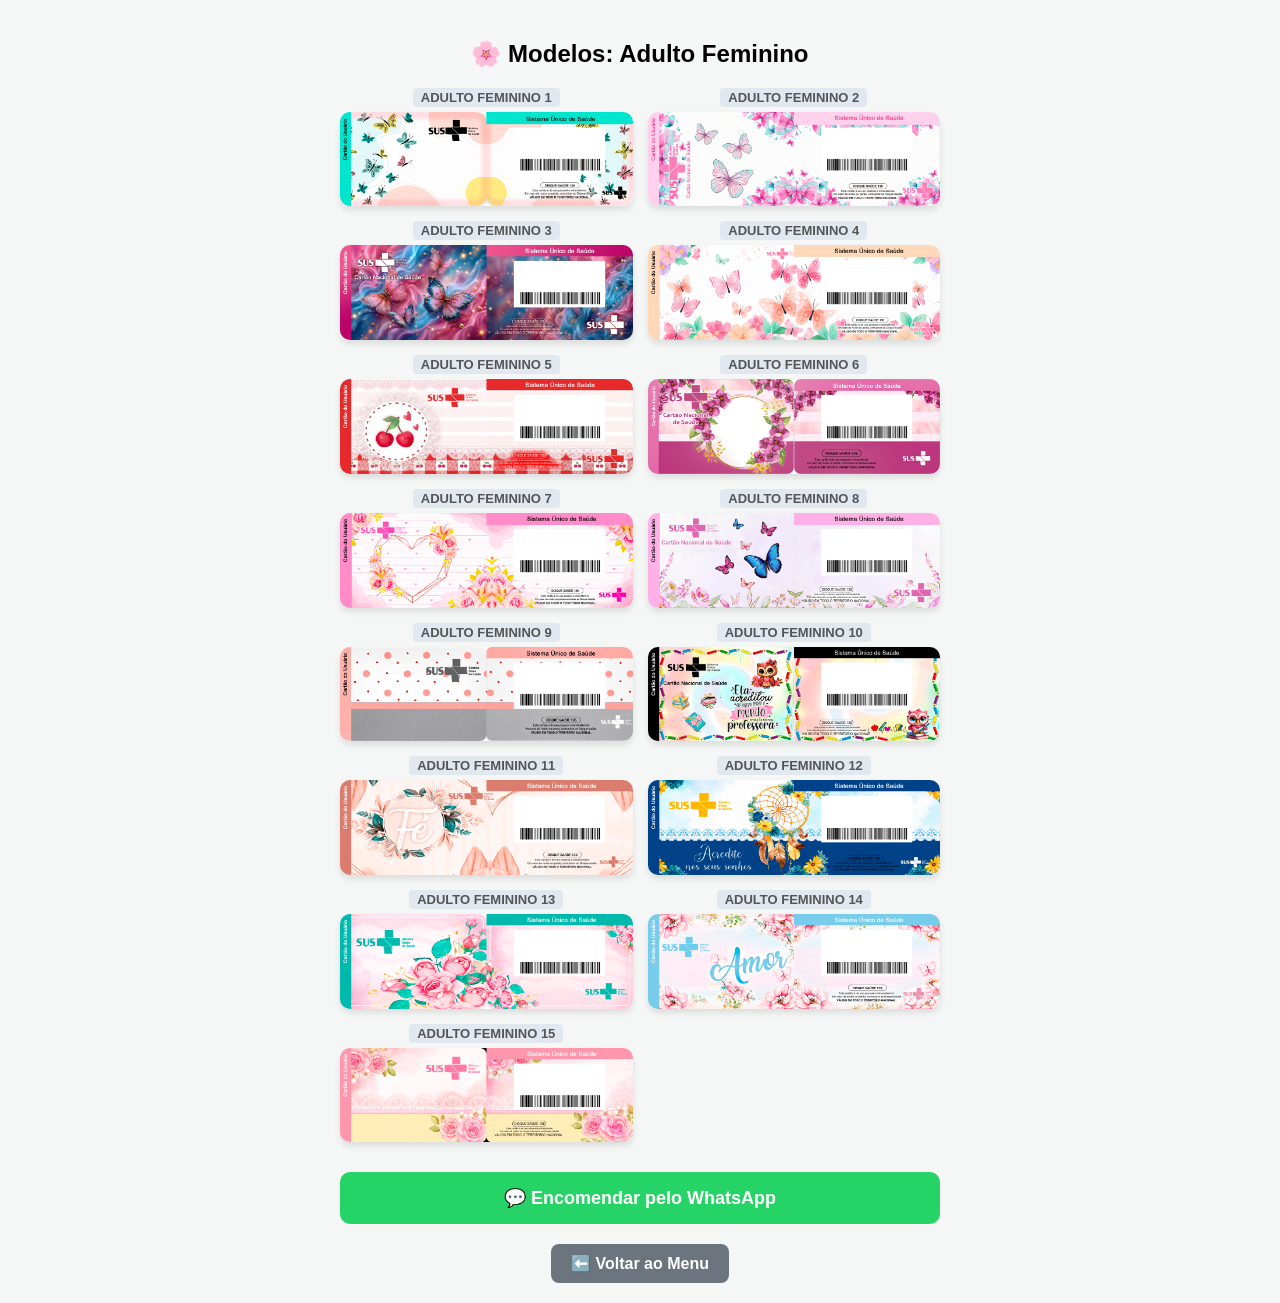
==== adulto-feminino.html @ 2e59f766 "Create adulto-feminino.html" ====
<!DOCTYPE html>
<html lang="pt-BR">
<head>
    <meta charset="UTF-8">
    <meta name="viewport" content="width=device-width, initial-scale=1.0">
    <title>Modelos Adulto Feminino - Card SUS</title>
    <style>
        body {
            font-family: 'Segoe UI', sans-serif;
            background-color: #f4f7f6;
            margin: 0;
            padding: 20px;
            display: flex;
            flex-direction: column;
            align-items: center;
        }
        .container {
            max-width: 600px;
            width: 100%;
            text-align: center;
        }
        .btn-voltar {
            display: inline-block;
            padding: 10px 20px;
            background-color: #6c757d;
            color: white;
            text-decoration: none;
            border-radius: 8px;
            font-weight: bold;
        }
        .grid-fotos {
            display: grid;
            grid-template-columns: 1fr 1fr; /* Duas fotos por linha no celular */
            gap: 15px;
            margin-bottom: 30px;
        }
        
        /* ESTILO DO BLOCO DE CADA CARTÃO */
        .card-box {
            display: flex;
            flex-direction: column;
            align-items: center;
        }
        .card-label {
            font-size: 13px;
            font-weight: bold;
            color: #555;
            margin-bottom: 5px;
            text-transform: uppercase;
            background-color: #e2e8f0;
            padding: 2px 8px;
            border-radius: 4px;
        }
        .grid-fotos img {
            width: 100%;
            border-radius: 10px;
            box-shadow: 0 4px 6px rgba(0,0,0,0.1);
            cursor: pointer;
        }

        .btn-whats {
            display: block;
            background-color: #25d366;
            color: white;
            text-decoration: none;
            padding: 15px;
            border-radius: 10px;
            font-weight: bold;
            font-size: 18px;
        }

        /* ESTILO DO POP-UP (MODAL) */
        .popup-overlay {
            display: none;
            position: fixed;
            top: 0;
            left: 0;
            width: 100%;
            height: 100%;
            background-color: rgba(0, 0, 0, 0.6);
            justify-content: center;
            align-items: center;
            z-index: 1000;
        }
        .popup-box {
            background-color: white;
            padding: 25px;
            border-radius: 15px;
            text-align: center;
            max-width: 300px;
            width: 80%;
            box-shadow: 0 5px 15px rgba(0,0,0,0.3);
        }
        .btn-confirmar {
            display: block;
            background-color: #25d366;
            color: white;
            text-decoration: none;
            padding: 12px;
            border-radius: 8px;
            font-weight: bold;
            margin-top: 20px;
            font-size: 16px;
        }
        .btn-cancelar {
            display: inline-block;
            color: #666;
            text-decoration: none;
            margin-top: 15px;
            font-size: 14px;
        }
    </style>
</head>
<body>

    <div class="container">

        <h2>🌸 Modelos: Adulto Feminino</h2>
        
        <div class="grid-fotos">
            <div class="card-box"><span class="card-label">adulto feminino 1</span><img src="adult-femi1.png" alt="Modelo Adulto Feminino 1" data-codigo="adulto feminino 1" onclick="abrirPopup(this)"></div>
            <div class="card-box"><span class="card-label">adulto feminino 2</span><img src="adult-femi2.png" alt="Modelo Adulto Feminino 2" data-codigo="adulto feminino 2" onclick="abrirPopup(this)"></div>
            <div class="card-box"><span class="card-label">adulto feminino 3</span><img src="adult-femi3.png" alt="Modelo Adulto Feminino 3" data-codigo="adulto feminino 3" onclick="abrirPopup(this)"></div>
            <div class="card-box"><span class="card-label">adulto feminino 4</span><img src="adult-femi4.png" alt="Modelo Adulto Feminino 4" data-codigo="adulto feminino 4" onclick="abrirPopup(this)"></div>
            <div class="card-box"><span class="card-label">adulto feminino 5</span><img src="adult-femi5.png" alt="Modelo Adulto Feminino 5" data-codigo="adulto feminino 5" onclick="abrirPopup(this)"></div>
            <div class="card-box"><span class="card-label">adulto feminino 6</span><img src="adult-femi6.png" alt="Modelo Adulto Feminino 6" data-codigo="adulto feminino 6" onclick="abrirPopup(this)"></div>
            <div class="card-box"><span class="card-label">adulto feminino 7</span><img src="adult-femi7.png" alt="Modelo Adulto Feminino 7" data-codigo="adulto feminino 7" onclick="abrirPopup(this)"></div>
            <div class="card-box"><span class="card-label">adulto feminino 8</span><img src="adult-femi8.png" alt="Modelo Adulto Feminino 8" data-codigo="adulto feminino 8" onclick="abrirPopup(this)"></div>
            <div class="card-box"><span class="card-label">adulto feminino 9</span><img src="adult-femi9.png" alt="Modelo Adulto Feminino 9" data-codigo="adulto feminino 9" onclick="abrirPopup(this)"></div>
            <div class="card-box"><span class="card-label">adulto feminino 10</span><img src="adult-femi10.png" alt="Modelo Adulto Feminino 10" data-codigo="adulto feminino 10" onclick="abrirPopup(this)"></div>
            <div class="card-box"><span class="card-label">adulto feminino 11</span><img src="adult-femi11.png" alt="Modelo Adulto Feminino 11" data-codigo="adulto feminino 11" onclick="abrirPopup(this)"></div>
            <div class="card-box"><span class="card-label">adulto feminino 12</span><img src="adult-femi12.png" alt="Modelo Adulto Feminino 12" data-codigo="adulto feminino 12" onclick="abrirPopup(this)"></div>
            <div class="card-box"><span class="card-label">adulto feminino 13</span><img src="adult-femi13.png" alt="Modelo Adulto Feminino 13" data-codigo="adulto feminino 13" onclick="abrirPopup(this)"></div>
            <div class="card-box"><span class="card-label">adulto feminino 14</span><img src="adult-femi14.png" alt="Modelo Adulto Feminino 14" data-codigo="adulto feminino 14" onclick="abrirPopup(this)"></div>
            <div class="card-box"><span class="card-label">adulto feminino 15</span><img src="adult-femi15.png" alt="Modelo Adulto Feminino 15" data-codigo="adulto feminino 15" onclick="abrirPopup(this)"></div>
        </div>

        <a href="https://wa.me/5592992914876" target="_blank" class="btn-whats">💬 Encomendar pelo WhatsApp</a>
        <a href="index.html" class="btn-voltar" style="margin-top: 20px; margin-bottom: 0;">⬅️ Voltar ao Menu</a>
        
    </div>

    <div class="popup-overlay" id="meuPopup">
        <div class="popup-box">
            <h3 style="margin-top:0; color:#333;">Gostou deste modelo?</h3>
            <p style="color:#666;">Clique abaixo para enviar o pedido deste modelo para o nosso WhatsApp.</p>
            <a href="#" id="linkWhatsPedido" target="_blank" class="btn-confirmar">QUERO ESTE CARD</a>
            <a href="#" onclick="fecharPopup()" class="btn-cancelar">Voltar e ver outros</a>
        </div>
    </div>

    <script>
        const numeroWhats = "5592992914876"; 
        const popup = document.getElementById('meuPopup');

        function abrirPopup(elemento) {
            const codigoCard = elemento.getAttribute('data-codigo');
            
            const textoMensagem = encodeURIComponent(`Pedido:\n${codigoCard}`);
            const linkCompleto = `https://wa.me/${numeroWhats}?text=${textoMensagem}`;
            
            document.getElementById('linkWhatsPedido').href = linkCompleto;
            popup.style.display = 'flex';
        }

        function fecharPopup() {
            popup.style.display = 'none';
        }

        // Fecha o pop-up ao clicar na área escura do fundo
        window.onclick = function(event) {
            if (event.target == popup) {
                fecharPopup();
            }
        }
    </script>

</body>
</html>
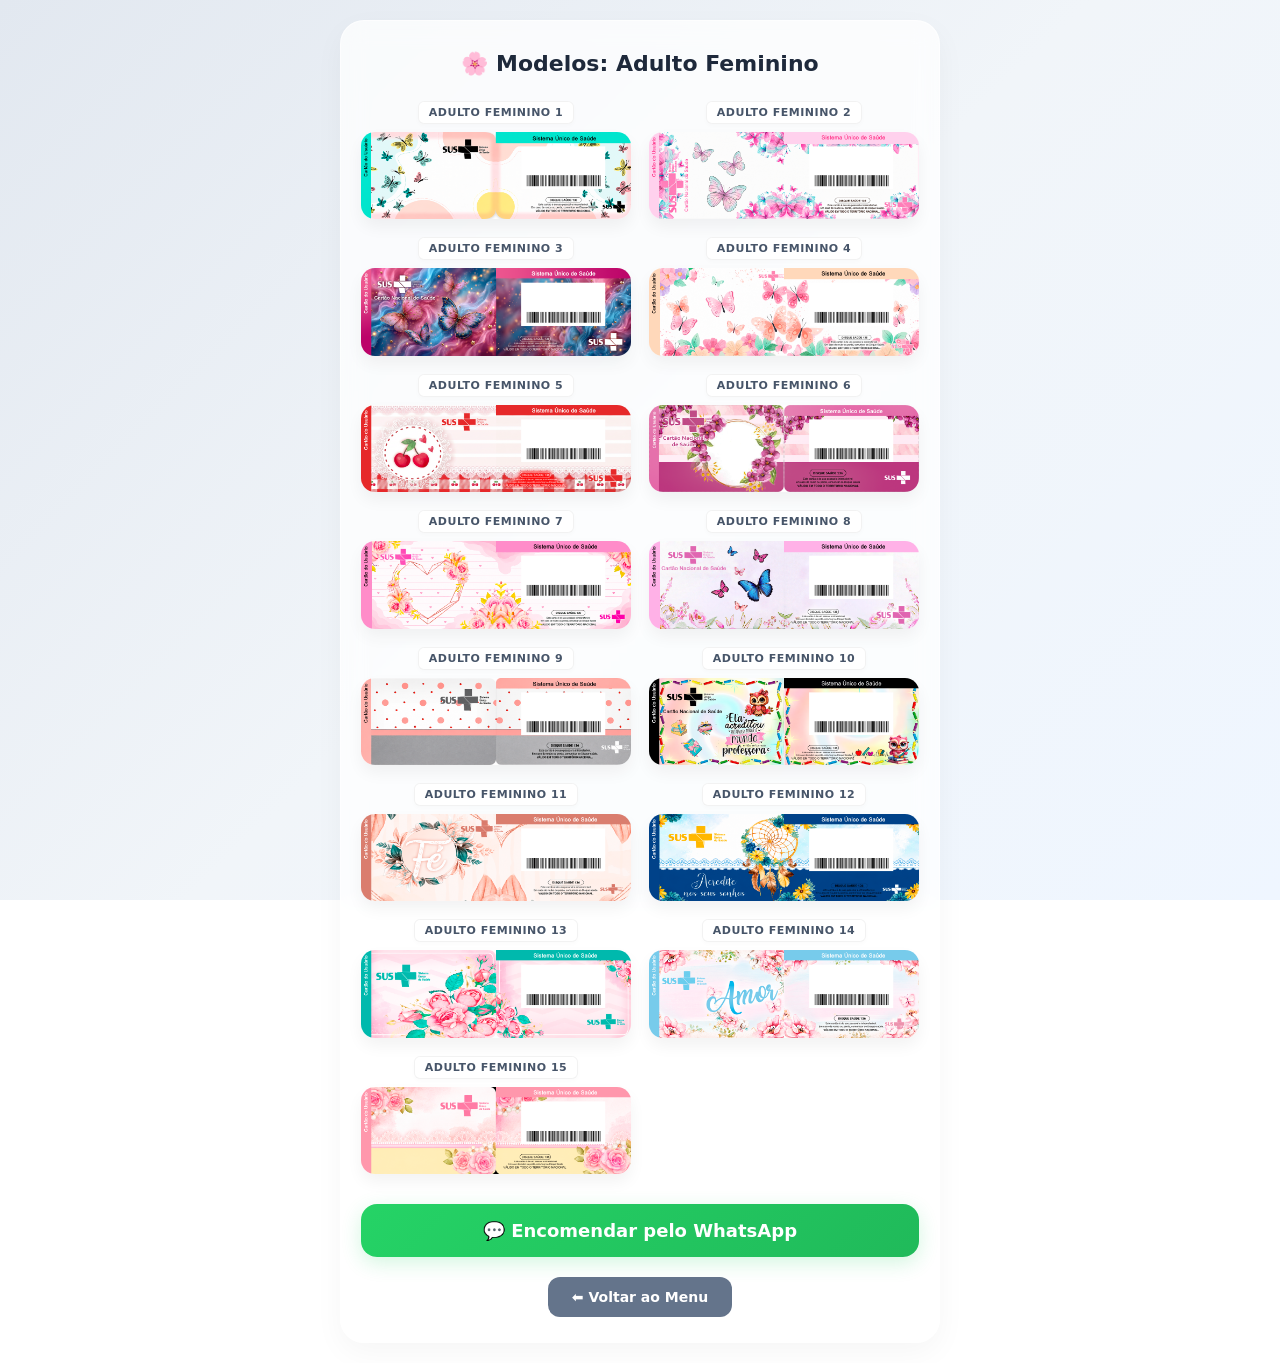
==== commit 106903d5: "Update adulto-feminino.html" ====
--- a/adulto-feminino.html
+++ b/adulto-feminino.html
@@ -4,112 +4,7 @@
     <meta charset="UTF-8">
     <meta name="viewport" content="width=device-width, initial-scale=1.0">
     <title>Modelos Adulto Feminino - Card SUS</title>
-    <style>
-        body {
-            font-family: 'Segoe UI', sans-serif;
-            background-color: #f4f7f6;
-            margin: 0;
-            padding: 20px;
-            display: flex;
-            flex-direction: column;
-            align-items: center;
-        }
-        .container {
-            max-width: 600px;
-            width: 100%;
-            text-align: center;
-        }
-        .btn-voltar {
-            display: inline-block;
-            padding: 10px 20px;
-            background-color: #6c757d;
-            color: white;
-            text-decoration: none;
-            border-radius: 8px;
-            font-weight: bold;
-        }
-        .grid-fotos {
-            display: grid;
-            grid-template-columns: 1fr 1fr; /* Duas fotos por linha no celular */
-            gap: 15px;
-            margin-bottom: 30px;
-        }
-        
-        /* ESTILO DO BLOCO DE CADA CARTÃO */
-        .card-box {
-            display: flex;
-            flex-direction: column;
-            align-items: center;
-        }
-        .card-label {
-            font-size: 13px;
-            font-weight: bold;
-            color: #555;
-            margin-bottom: 5px;
-            text-transform: uppercase;
-            background-color: #e2e8f0;
-            padding: 2px 8px;
-            border-radius: 4px;
-        }
-        .grid-fotos img {
-            width: 100%;
-            border-radius: 10px;
-            box-shadow: 0 4px 6px rgba(0,0,0,0.1);
-            cursor: pointer;
-        }
-
-        .btn-whats {
-            display: block;
-            background-color: #25d366;
-            color: white;
-            text-decoration: none;
-            padding: 15px;
-            border-radius: 10px;
-            font-weight: bold;
-            font-size: 18px;
-        }
-
-        /* ESTILO DO POP-UP (MODAL) */
-        .popup-overlay {
-            display: none;
-            position: fixed;
-            top: 0;
-            left: 0;
-            width: 100%;
-            height: 100%;
-            background-color: rgba(0, 0, 0, 0.6);
-            justify-content: center;
-            align-items: center;
-            z-index: 1000;
-        }
-        .popup-box {
-            background-color: white;
-            padding: 25px;
-            border-radius: 15px;
-            text-align: center;
-            max-width: 300px;
-            width: 80%;
-            box-shadow: 0 5px 15px rgba(0,0,0,0.3);
-        }
-        .btn-confirmar {
-            display: block;
-            background-color: #25d366;
-            color: white;
-            text-decoration: none;
-            padding: 12px;
-            border-radius: 8px;
-            font-weight: bold;
-            margin-top: 20px;
-            font-size: 16px;
-        }
-        .btn-cancelar {
-            display: inline-block;
-            color: #666;
-            text-decoration: none;
-            margin-top: 15px;
-            font-size: 14px;
-        }
-    </style>
+    <link rel="stylesheet" href="estilo-catalogo.css">
 </head>
 <body>
 
@@ -171,8 +66,17 @@
         window.onclick = function(event) {
             if (event.target == popup) {
                 fecharPopup();
-            }
+                        }
         }
+
+        // CORRIGIDO: Agora estas travas rodam soltas no site todo o tempo!
+        // Bloqueia o clique direito do rato e o clique longo no telemóvel
+        document.addEventListener('contextmenu', event => event.preventDefault());
+
+        // Bloqueia o ato de arrastar qualquer imagem do site
+        document.querySelectorAll('.grid-fotos img').forEach(img => {
+            img.addEventListener('dragstart', event => event.preventDefault());
+        });
     </script>
 
 </body>
--- a/estilo-catalogo.css
+++ b/estilo-catalogo.css
@@ -0,0 +1,172 @@
+/* ==========================================
+   DESIGN BASE E FUNDO DO SITE (SUBLIMArt)
+   ========================================== */
+body {
+    font-family: 'Segoe UI', system-ui, -apple-system, sans-serif;
+    /* Gradiente moderno, suave e profissional */
+    background: linear-gradient(135deg, #e2e8f0 0%, #f1f5f9 50%, #eff6ff 100%);
+    background-attachment: fixed;
+    margin: 0;
+    padding: 20px 15px;
+    display: flex;
+    flex-direction: column;
+    align-items: center;
+    min-height: 100vh;
+}
+
+/* Container com efeito de vidro fosco elegante (Glassmorphism) */
+.container {
+    max-width: 600px;
+    width: 100%;
+    text-align: center;
+    background: rgba(255, 255, 255, 0.75);
+    backdrop-filter: blur(12px);
+    -webkit-backdrop-filter: blur(12px);
+    padding: 25px 20px;
+    border-radius: 24px;
+    box-shadow: 0 10px 30px rgba(0, 0, 0, 0.04);
+    border: 1px solid rgba(255, 255, 255, 0.6);
+    box-sizing: border-box;
+}
+
+h2 {
+    color: #1e293b;
+    font-size: 22px;
+    font-weight: 700;
+    margin-top: 5px;
+    margin-bottom: 25px;
+}
+
+/* ==========================================
+   BOTÕES DE NAVEGAÇÃO E AÇÃO
+   ========================================== */
+.btn-voltar {
+    display: inline-block;
+    padding: 12px 24px;
+    background-color: #64748b;
+    color: white;
+    text-decoration: none;
+    border-radius: 12px;
+    font-weight: 600;
+    font-size: 14px;
+    transition: background 0.2s;
+}
+.btn-voltar:hover {
+    background-color: #475569;
+}
+
+.btn-whats {
+    display: block;
+    background: linear-gradient(135deg, #25d366 0%, #20ba5a 100%);
+    color: white;
+    text-decoration: none;
+    padding: 16px;
+    border-radius: 16px;
+    font-weight: 700;
+    font-size: 18px;
+    box-shadow: 0 6px 20px rgba(37, 211, 102, 0.2);
+    transition: transform 0.2s, box-shadow 0.2s;
+}
+.btn-whats:hover {
+    transform: translateY(-1px);
+    box-shadow: 0 8px 25px rgba(37, 211, 102, 0.3);
+}
+
+/* ==========================================
+   GRADE DE CARTÕES (CARDS)
+   ========================================== */
+.grid-fotos {
+    display: grid;
+    grid-template-columns: 1fr 1fr; /* 2 colunas no celular */
+    gap: 18px;
+    margin-bottom: 30px;
+}
+
+.card-box {
+    display: flex;
+    flex-direction: column;
+    align-items: center;
+}
+
+/* Etiqueta com o nome limpo do modelo */
+.card-label {
+    font-size: 11px;
+    font-weight: 700;
+    color: #475569;
+    margin-bottom: 8px;
+    text-transform: uppercase;
+    letter-spacing: 0.5px;
+    background-color: rgba(255, 255, 255, 0.95);
+    padding: 4px 10px;
+    border-radius: 6px;
+    box-shadow: 0 2px 5px rgba(0,0,0,0.02);
+    border: 1px solid rgba(0,0,0,0.05);
+}
+
+/* Estilo da imagem com proteção nativa */
+.grid-fotos img {
+    width: 100%;
+    border-radius: 14px;
+    box-shadow: 0 8px 16px rgba(0, 0, 0, 0.05);
+    cursor: pointer;
+    transition: transform 0.2s, box-shadow 0.2s;
+    
+    /* SEGURANÇA: Bloqueia o clique longo para salvar no celular */
+    -webkit-touch-callout: none;
+    -webkit-user-select: none;
+    -khtml-user-select: none;
+    -moz-user-select: none;
+    -ms-user-select: none;
+    user-select: none;
+}
+.grid-fotos img:hover {
+    transform: translateY(-2px);
+    box-shadow: 0 12px 20px rgba(0, 0, 0, 0.09);
+}
+
+/* ==========================================
+   ESTILO DA JANELA POP-UP (MODAL)
+   ========================================== */
+.popup-overlay {
+    display: none;
+    position: fixed;
+    top: 0;
+    left: 0;
+    width: 100%;
+    height: 100%;
+    background-color: rgba(15, 23, 42, 0.4);
+    backdrop-filter: blur(4px);
+    -webkit-backdrop-filter: blur(4px);
+    justify-content: center;
+    align-items: center;
+    z-index: 1000;
+}
+.popup-box {
+    background-color: white;
+    padding: 30px 25px;
+    border-radius: 24px;
+    text-align: center;
+    max-width: 300px;
+    width: 85%;
+    box-shadow: 0 20px 40px rgba(0,0,0,0.12);
+}
+.btn-confirmar {
+    display: block;
+    background: linear-gradient(135deg, #25d366 0%, #20ba5a 100%);
+    color: white;
+    text-decoration: none;
+    padding: 14px;
+    border-radius: 12px;
+    font-weight: 700;
+    margin-top: 20px;
+    font-size: 16px;
+    box-shadow: 0 4px 12px rgba(37, 211, 102, 0.15);
+}
+.btn-cancelar {
+    display: inline-block;
+    color: #64748b;
+    text-decoration: none;
+    margin-top: 18px;
+    font-size: 14px;
+    font-weight: 600;
+}
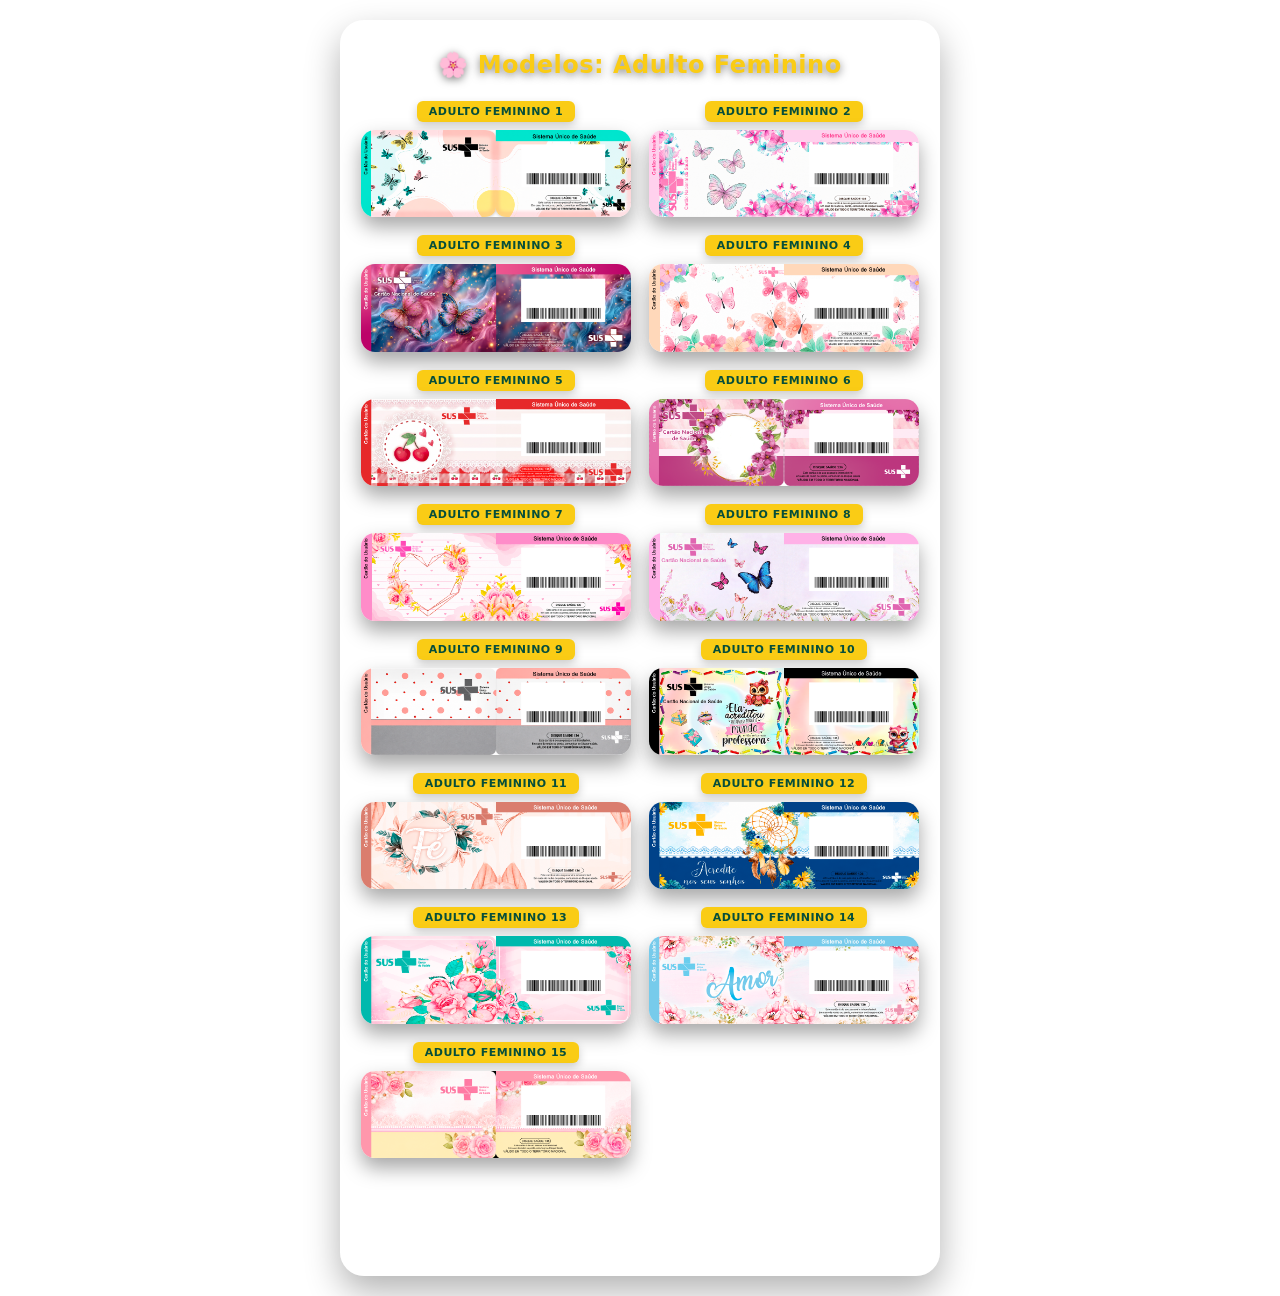
==== commit 772840da: "Update adulto-feminino.html" ====
--- a/adulto-feminino.html
+++ b/adulto-feminino.html
@@ -6,7 +6,7 @@
     <title>Modelos Adulto Feminino - Card SUS</title>
     <link rel="stylesheet" href="estilo-catalogo.css">
 </head>
-<body>
+<body oncontextmenu="return false;">
 
     <div class="container">
 
@@ -30,31 +30,30 @@
             <div class="card-box"><span class="card-label">adulto feminino 15</span><img src="adult-femi15.png" alt="Modelo Adulto Feminino 15" data-codigo="adulto feminino 15" onclick="abrirPopup(this)"></div>
         </div>
 
-        <a href="https://wa.me/5592992914876" target="_blank" class="btn-whats">💬 Encomendar pelo WhatsApp</a>
+        <!-- REMOVIDO: Botão Encomendar pelo WhatsApp -->
         <a href="index.html" class="btn-voltar" style="margin-top: 20px; margin-bottom: 0;">⬅️ Voltar ao Menu</a>
         
     </div>
 
+    <!-- JANELA POP-UP DE COMPARTILHAMENTO -->
     <div class="popup-overlay" id="meuPopup">
         <div class="popup-box">
-            <h3 style="margin-top:0; color:#333;">Gostou deste modelo?</h3>
-            <p style="color:#666;">Clique abaixo para enviar o pedido deste modelo para o nosso WhatsApp.</p>
-            <a href="#" id="linkWhatsPedido" target="_blank" class="btn-confirmar">QUERO ESTE CARD</a>
+            <h3 style="margin-top:0; color:#1e293b; font-weight: 700;">Gostou deste modelo?</h3>
+            <p style="color:#64748b; font-size: 15px; line-height: 1.5;">Clique abaixo para compartilhar este modelo diretamente com quem vai produzir seu card.</p>
+            
+            <!-- Botão modificado para realizar o compartilhamento nativo -->
+            <button onclick="compartilharPedido()" class="btn-confirmar" style="width: 100%; border: none; cursor: pointer;">ENVIAR PEDIDO</button>
+            
             <a href="#" onclick="fecharPopup()" class="btn-cancelar">Voltar e ver outros</a>
         </div>
     </div>
 
     <script>
-        const numeroWhats = "5592992914876"; 
         const popup = document.getElementById('meuPopup');
+        let codigoSelecionado = ""; // Guarda o código do cartão temporariamente
 
         function abrirPopup(elemento) {
-            const codigoCard = elemento.getAttribute('data-codigo');
-            
-            const textoMensagem = encodeURIComponent(`Pedido:\n${codigoCard}`);
-            const linkCompleto = `https://wa.me/${numeroWhats}?text=${textoMensagem}`;
-            
-            document.getElementById('linkWhatsPedido').href = linkCompleto;
+            codigoSelecionado = elemento.getAttribute('data-codigo');
             popup.style.display = 'flex';
         }
 
@@ -62,18 +61,38 @@
             popup.style.display = 'none';
         }
 
+        // Nova função de compartilhamento independente
+        async function compartilharPedido() {
+            const textoMensagem = `Pedido:\n${codigoSelecionado}`;
+
+            // Abre o painel de compartilhamento do sistema operacional (Android, iOS, etc.)
+            if (navigator.share) {
+                try {
+                    await navigator.share({
+                        text: textoMensagem
+                    });
+                    fecharPopup();
+                } catch (err) {
+                    console.log("Erro ao compartilhar: ", err);
+                }
+            } else {
+                // Caso usem um computador que não tenha suporte, ele apenas copia o código
+                navigator.clipboard.writeText(textoMensagem);
+                alert("Código copiado para a sua área de transferência! Cole na conversa com seu vendedor.");
+                fecharPopup();
+            }
+        }
+
         // Fecha o pop-up ao clicar na área escura do fundo
         window.onclick = function(event) {
             if (event.target == popup) {
                 fecharPopup();
-                        }
+            }
         }
 
-        // CORRIGIDO: Agora estas travas rodam soltas no site todo o tempo!
-        // Bloqueia o clique direito do rato e o clique longo no telemóvel
+        // BLOQUEIOS DE SEGURANÇA ANTICÓPIA
         document.addEventListener('contextmenu', event => event.preventDefault());
 
-        // Bloqueia o ato de arrastar qualquer imagem do site
         document.querySelectorAll('.grid-fotos img').forEach(img => {
             img.addEventListener('dragstart', event => event.preventDefault());
         });
--- a/estilo-catalogo.css
+++ b/estilo-catalogo.css
@@ -3,9 +3,14 @@
    ========================================== */
 body {
     font-family: 'Segoe UI', system-ui, -apple-system, sans-serif;
-    /* Gradiente moderno, suave e profissional */
-    background: linear-gradient(135deg, #e2e8f0 0%, #f1f5f9 50%, #eff6ff 100%);
-    background-attachment: fixed;
+    
+    /* IMAGEM DE FUNDO PADRÃO (Verde com Ondas Amarelas/Douradas) */
+    background-image: url('https://images.unsplash.com/photo-1618005182384-a83a8bd57fbe?q=80&w=1000&auto=format&fit=crop');
+    background-size: cover;
+    background-position: center;
+    background-repeat: no-repeat;
+    background-attachment: fixed; /* Mantém o fundo fixo enquanto o cliente rola as fotos */
+    
     margin: 0;
     padding: 20px 15px;
     display: flex;
@@ -14,27 +19,38 @@
     min-height: 100vh;
 }
 
-/* Container com efeito de vidro fosco elegante (Glassmorphism) */
+/* Container com efeito de vidro fosco (Glassmorphism) perfeito para fundos com imagem */
 .container {
     max-width: 600px;
     width: 100%;
     text-align: center;
-    background: rgba(255, 255, 255, 0.75);
-    backdrop-filter: blur(12px);
-    -webkit-backdrop-filter: blur(12px);
+    background: rgba(255, 255, 255, 0.15); /* Vidro translúcido que deixa ver a imagem atrás */
+    backdrop-filter: blur(20px); /* Desfoca o fundo para dar destaque aos cartões */
+    -webkit-backdrop-filter: blur(20px);
     padding: 25px 20px;
     border-radius: 24px;
-    box-shadow: 0 10px 30px rgba(0, 0, 0, 0.04);
-    border: 1px solid rgba(255, 255, 255, 0.6);
+    box-shadow: 0 15px 35px rgba(0, 0, 0, 0.3);
+    border: 1px solid rgba(255, 255, 255, 0.25);
     box-sizing: border-box;
 }
 
+/* TÍTULO PRINCIPAL: Amarelo Ouro de Destaque */
 h2 {
-    color: #1e293b;
-    font-size: 22px;
-    font-weight: 700;
+    color: #facc15; 
+    font-size: 24px;
+    font-weight: 800;
     margin-top: 5px;
-    margin-bottom: 25px;
+    margin-bottom: 22px;
+    text-shadow: 0 2px 8px rgba(0, 0, 0, 0.5); /* Sombra maior para destacar sobre a imagem */
+    letter-spacing: 0.5px;
+}
+
+/* Subtítulo ajustado para leitura na Página Inicial */
+.subtitulo {
+    color: #ffffff !important;
+    font-size: 15px;
+    font-weight: 500;
+    text-shadow: 0 1px 4px rgba(0, 0, 0, 0.4);
 }
 
 /* ==========================================
@@ -43,33 +59,48 @@
 .btn-voltar {
     display: inline-block;
     padding: 12px 24px;
-    background-color: #64748b;
-    color: white;
+    background-color: rgba(255, 255, 255, 0.2);
+    color: #ffffff;
     text-decoration: none;
     border-radius: 12px;
     font-weight: 600;
     font-size: 14px;
-    transition: background 0.2s;
+    border: 1px solid rgba(255, 255, 255, 0.2);
+    backdrop-filter: blur(5px);
+    transition: background 0.2s, transform 0.2s;
 }
 .btn-voltar:hover {
-    background-color: #475569;
+    background-color: rgba(255, 255, 255, 0.35);
+    transform: translateY(-1px);
 }
 
 .btn-whats {
     display: block;
-    background: linear-gradient(135deg, #25d366 0%, #20ba5a 100%);
+    background: linear-gradient(135deg, #25d366 0%, #16a34a 100%);
     color: white;
     text-decoration: none;
     padding: 16px;
     border-radius: 16px;
     font-weight: 700;
     font-size: 18px;
-    box-shadow: 0 6px 20px rgba(37, 211, 102, 0.2);
+    box-shadow: 0 6px 20px rgba(37, 211, 102, 0.3);
     transition: transform 0.2s, box-shadow 0.2s;
 }
 .btn-whats:hover {
     transform: translateY(-1px);
-    box-shadow: 0 8px 25px rgba(37, 211, 102, 0.3);
+    box-shadow: 0 8px 25px rgba(37, 211, 102, 0.45);
+}
+
+/* Ajuste dos botões de categorias na Página Inicial (index.html) */
+.menu-inicial .btn-categoria {
+    background: rgba(255, 255, 255, 0.9) !important;
+    color: #064e3b !important; 
+    border: 1px solid rgba(255, 255, 255, 1) !important;
+}
+.menu-inicial .btn-categoria:hover {
+    background: #facc15 !important; /* Vira amarelo ao tocar */
+    color: #064e3b !important;
+    box-shadow: 0 8px 20px rgba(250, 204, 21, 0.4) !important;
 }
 
 /* ==========================================
@@ -77,7 +108,7 @@
    ========================================== */
 .grid-fotos {
     display: grid;
-    grid-template-columns: 1fr 1fr; /* 2 colunas no celular */
+    grid-template-columns: 1fr 1fr;
     gap: 18px;
     margin-bottom: 30px;
 }
@@ -88,30 +119,29 @@
     align-items: center;
 }
 
-/* Etiqueta com o nome limpo do modelo */
+/* Etiqueta com o código do modelo: Amarelo com texto verde escuro */
 .card-label {
     font-size: 11px;
-    font-weight: 700;
-    color: #475569;
+    font-weight: 800;
+    color: #064e3b;
     margin-bottom: 8px;
     text-transform: uppercase;
     letter-spacing: 0.5px;
-    background-color: rgba(255, 255, 255, 0.95);
-    padding: 4px 10px;
+    background-color: #facc15;
+    padding: 4px 12px;
     border-radius: 6px;
-    box-shadow: 0 2px 5px rgba(0,0,0,0.02);
-    border: 1px solid rgba(0,0,0,0.05);
-}
-
-/* Estilo da imagem com proteção nativa */
+    box-shadow: 0 4px 10px rgba(0, 0, 0, 0.2);
+}
+
+/* Imagens dos cartões */
 .grid-fotos img {
     width: 100%;
     border-radius: 14px;
-    box-shadow: 0 8px 16px rgba(0, 0, 0, 0.05);
+    box-shadow: 0 10px 20px rgba(0, 0, 0, 0.35);
     cursor: pointer;
     transition: transform 0.2s, box-shadow 0.2s;
     
-    /* SEGURANÇA: Bloqueia o clique longo para salvar no celular */
+    /* SEGURANÇA: Bloqueia clique longo */
     -webkit-touch-callout: none;
     -webkit-user-select: none;
     -khtml-user-select: none;
@@ -120,8 +150,8 @@
     user-select: none;
 }
 .grid-fotos img:hover {
-    transform: translateY(-2px);
-    box-shadow: 0 12px 20px rgba(0, 0, 0, 0.09);
+    transform: translateY(-3px);
+    box-shadow: 0 14px 25px rgba(0, 0, 0, 0.5);
 }
 
 /* ==========================================
@@ -134,9 +164,9 @@
     left: 0;
     width: 100%;
     height: 100%;
-    background-color: rgba(15, 23, 42, 0.4);
-    backdrop-filter: blur(4px);
-    -webkit-backdrop-filter: blur(4px);
+    background-color: rgba(2, 44, 34, 0.8); 
+    backdrop-filter: blur(6px);
+    -webkit-backdrop-filter: blur(6px);
     justify-content: center;
     align-items: center;
     z-index: 1000;
@@ -148,11 +178,14 @@
     text-align: center;
     max-width: 300px;
     width: 85%;
-    box-shadow: 0 20px 40px rgba(0,0,0,0.12);
+    box-shadow: 0 25px 50px rgba(0,0,0,0.4);
+}
+.popup-box h3 {
+    color: #064e3b;
 }
 .btn-confirmar {
     display: block;
-    background: linear-gradient(135deg, #25d366 0%, #20ba5a 100%);
+    background: linear-gradient(135deg, #25d366 0%, #16a34a 100%);
     color: white;
     text-decoration: none;
     padding: 14px;
@@ -160,7 +193,7 @@
     font-weight: 700;
     margin-top: 20px;
     font-size: 16px;
-    box-shadow: 0 4px 12px rgba(37, 211, 102, 0.15);
+    box-shadow: 0 4px 12px rgba(37, 211, 102, 0.2);
 }
 .btn-cancelar {
     display: inline-block;
